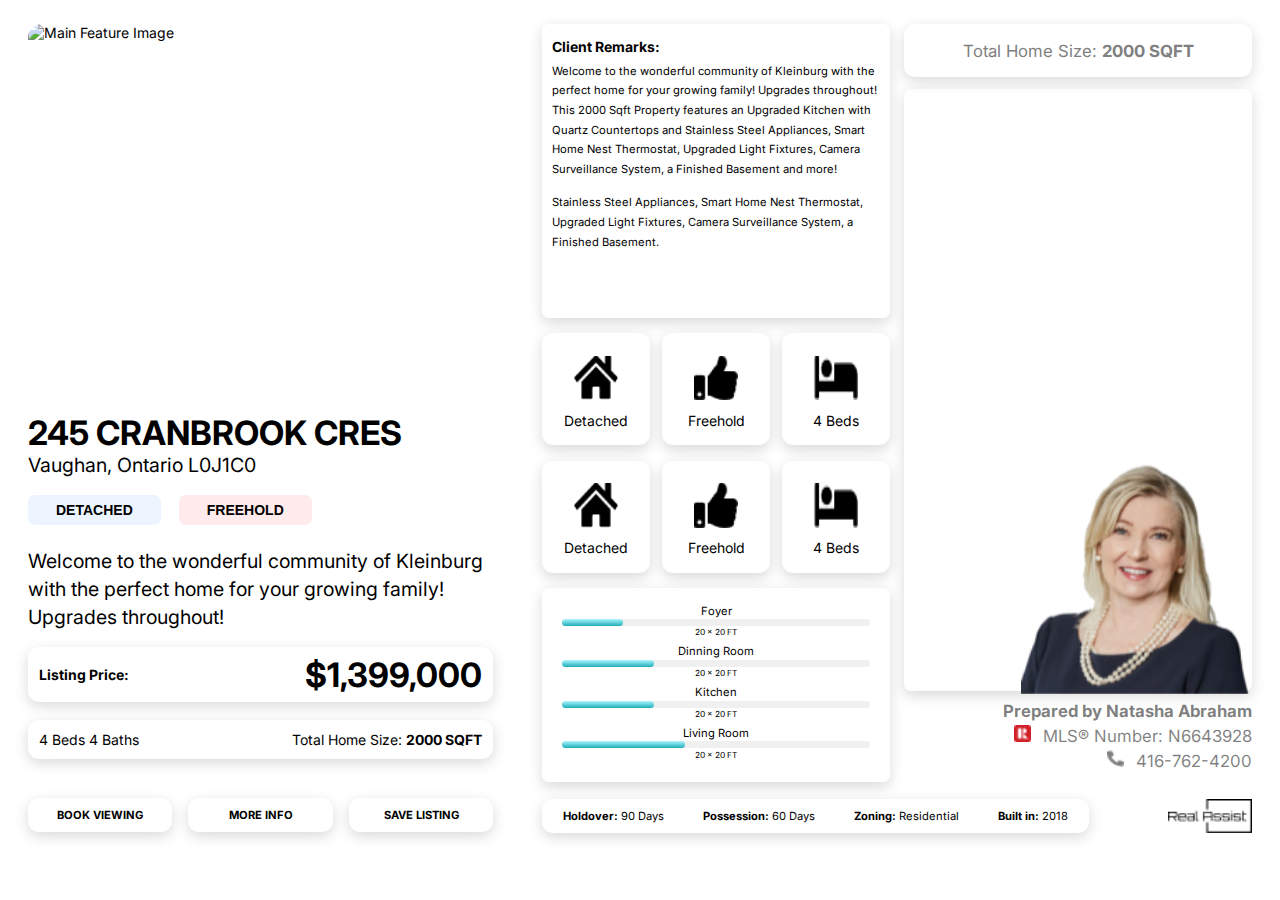
==== third.html @ 34f215f9 "Add files via upload" ====
<!DOCTYPE html>
<html lang="en-US">

<head>
    <!-- Meta Contents of the Site -->
    <meta charset="utf-8">
    <meta http-equiv="X-UA-Compatible" content="IE=edge">
    <meta name="title" content="real estate">
    <meta name="DC.title" lang="en" content="real estate">
    <meta name="description" content="Welcome to Real Estate Group">
    <meta name="keywords" content="real estate, house, rent house, real estate group, real estate">
    <meta name="author" content="K M Omite Hasan, kmomitehasan182@gmail.com">
    <meta name="designer" content="K M Omite Hasan, kmomitehasan182@gmail.com">
    <meta name="subject" content="real estate">
    <meta name="copyright" content="Bambi Coker">
    <meta name="language" content="ES">
    <meta name="robots" content="index,follow">
    <meta name="revised" content="Sunday, september 4th, 2023">
    <meta name="Classification" content="Business">
    <meta name="pagename" content="real estate">
    <meta name="viewport" content="width=device-width, initial-scale=1.0">

    <!-- Page Icon -->
    <link rel="canonical" href="index.html" />
    <link rel="shortcut icon" href="/" alt="real estate" />

    <!-- Main CSS File -->
    <link rel="stylesheet" type="text/css" href="vendors/css/third.css">


    <!-- FontAwesome CDN -->
    <script src="https://kit.fontawesome.com/92c9acb0ab.js" crossorigin="anonymous"></script>

    <!-- Title of The Site -->
    <title>Real Estate</title>

</head>

<body>

    <!--=== Left Section ===-->
    <section class="left-sect">

        <div class="image-sect">

            <img class="feature-image"
                src="https://abrown.cbdistinctive.com/assets/img/library/1280x683/Exterior/Exterior_1280x683_38.jpg"
                alt="Main Feature Image">

        </div>

        <div class="left-sect-heading">
            <h1>245 CRANBROOK CRES</h1>
            <p>Vaughan, Ontario L0J1C0</p>
        </div>

        <div class="left-sect-feature">
            <button class="left-sect-feature-btn">DETACHED</button>
            <button class="left-sect-feature-btn pink-bg">FREEHOLD</button>
        </div>

        <p class="left-sect-desc">
            Welcome to the wonderful community of Kleinburg with the perfect home for your growing family! Upgrades
            throughout!
        </p>

        <div class="left-sect-price">
            <span>Listing Price:</span>
            <p>$1,399,000</p>
        </div>

        <div class="left-sect-details">
            <p>4 Beds 4 Baths</p>
            <p>Total Home Size: <span>2000 SQFT</span></p>
        </div>

        <div class="left-sect-btn">
            <a href="#">BOOK VIEWING</a>
            <a href="#">MORE INFO</a>
            <a href="#">SAVE LISTING</a>
        </div>

    </section>



    <!--=== Right Section ===-->
    <section class="right-sect">

        <div class="right-sect-main">

            <div class="right-sect-left">
                <div class="right-sect-desc">
                    <b>Client Remarks:</b>
                    <p>
                        Welcome to the wonderful community of Kleinburg with the perfect home for your growing family!
                        Upgrades throughout! This
                        2000 Sqft Property features an Upgraded Kitchen with Quartz Countertops and Stainless Steel
                        Appliances, Smart Home Nest
                        Thermostat, Upgraded Light Fixtures, Camera Surveillance System, a Finished Basement and more!
                    </p>
                    <p>
                        Stainless Steel Appliances, Smart Home Nest Thermostat, Upgraded Light Fixtures, Camera
                        Surveillance
                        System, a Finished
                        Basement.
                    </p>
                </div>
                <div class="right-sect-specialty">
                    <div class="right-sect-specialty-card">
                        <img src="resources/img/home-icon.png" alt="Home Icon">
                        Detached
                    </div>
                    <div class="right-sect-specialty-card">
                        <img src="resources/img/like-icon.png" alt="Like Icon">
                        Freehold
                    </div>
                    <div class="right-sect-specialty-card">
                        <img src="resources/img/bed-icon.png" alt="Bed Icon">
                        4 Beds
                    </div>
                </div>
                <div class="right-sect-specialty">
                    <div class="right-sect-specialty-card">
                        <img src="resources/img/home-icon.png" alt="Home Icon">
                        Detached
                    </div>
                    <div class="right-sect-specialty-card">
                        <img src="resources/img/like-icon.png" alt="Like Icon">
                        Freehold
                    </div>
                    <div class="right-sect-specialty-card">
                        <img src="resources/img/bed-icon.png" alt="Bed Icon">
                        4 Beds
                    </div>
                </div>
                <div class="right-sect-feature-main">
                    <p class="content-feature-main-bars">
                        <span>Foyer</span>
                        <span class="content-feature-main-bar-1"></span>
                        <span>20 x 20 FT</span>
                    </p>
                    <p class="content-feature-main-bars">
                        <span>Dinning Room</span>
                        <span class="content-feature-main-bar-2"></span>
                        <span>20 x 20 FT</span>
                    </p>
                    <p class="content-feature-main-bars">
                        <span>Kitchen</span>
                        <span class="content-feature-main-bar-3"></span>
                        <span>20 x 20 FT</span>
                    </p>
                    <p class="content-feature-main-bars">
                        <span>Living Room</span>
                        <span class="content-feature-main-bar-4"></span>
                        <span>20 x 20 FT</span>
                    </p>
                </div>
            </div>

            <div class="right-sect-right">
                <div class="right-sect-heading">
                    <p>Total Home Size: <span>2000 SQFT</span></p>
                </div>
                <div class="right-sect-map">
                    <iframe
                        src="https://www.google.com/maps/embed?pb=!1m18!1m12!1m3!1d23022.096198289513!2d-79.64723848812724!3d43.840032054200705!2m3!1f0!2f0!3f0!3m2!1i1024!2i768!4f13.1!3m3!1m2!1s0x882b240b4dbb3275%3A0x7bcc5f4a636b8c66!2sKleinburg%2C%20Vaughan%2C%20ON%2C%20Canada!5e0!3m2!1sen!2sbd!4v1694785433631!5m2!1sen!2sbd"
                        allowfullscreen="" referrerpolicy="no-referrer-when-downgrade"></iframe>
                    <img class="person-image" src="resources/img/person-image.png" alt="Person Image">
                </div>
                <div class="right-sect-per-details">
                    <h3>Prepared by Natasha Abraham</h3>
                    <p><img src="resources/img/r-icon.png" alt="R Icon"> MLS® Number: N6643928</p>
                    <p><img src="resources/img/mobile-icon.png" alt="Mobile Icon"> 416-762-4200</p>
                </div>
            </div>

        </div>

        <div class="right-sect-footer">
            <div class="content-details">
                <h5>Holdover: <span>90 Days</span></h5>
                <h5>Possession: <span>60 Days</span></h5>
                <h5>Zoning: <span>Residential</span></h5>
                <h5>Built in: <span>2018</span></h5>
            </div>
            <div class="footer-logo">
                <img src="resources/img/footer-logo.png" alt="Logo">
            </div>
        </div>

    </section>






</body>

</html>
---- vendors/css/third.css ----
@import url("https://fonts.googleapis.com/css2?family=Inter:wght@100;200;300;400;500;600;700;800;900&display=swap");

*,
*::after,
*::before {
    margin: 0;
    padding: 0;
    box-sizing: border-box;
}

/* font-family: 'Inter', sans-serif; */

html {
    font-size: 10px;
    scroll-behavior: smooth;
}

body {
    font-family: "Inter", sans-serif;
    background: #ffffff;
    /* height: 100vh; */
    margin: 1.7rem 2rem;
    display: flex;
    flex-direction: row;
    align-items: flex-start;
    justify-content: space-between;
}

.left-sect {
    width: 38%;
}

.image-sect {
    width: 100%;
    height: 27.7rem;
    position: relative;
    padding: 0;
    overflow: hidden;
    display: flex;
    justify-content: center;
}

.image-sect::after {
    content: "";
    width: 100%;
    height: 40%;
    position: absolute;
    left: 0;
    bottom: 0;
    background: linear-gradient(to bottom, #ffffff00, #ffffff);
}

.feature-image {
    width: 100%;
    height: 110%;
    border-radius: 1rem;
    -webkit-border-radius: 1rem;
    -moz-border-radius: 1rem;
    -ms-border-radius: 1rem;
    -o-border-radius: 1rem;
    object-fit: cover;
}

.left-sect-heading {
    width: 100%;
    display: flex;
    flex-direction: column;
    align-items: flex-start;
    justify-content: space-between;
    padding: 0;
    margin-bottom: 1.3rem;
}

.left-sect-heading h1 {
    color: #000000;
    font-size: 2.4rem;
    font-style: normal;
    font-weight: 700;
    line-height: normal;
}

.left-sect-heading p {
    color: #000000;
    font-size: 1.4rem;
    font-style: normal;
    font-weight: 400;
    line-height: normal;
}

.left-sect-feature {
    width: 100%;
}

.left-sect-feature-btn {
    padding: 0.5rem 2rem;
    background: #EBF4FF;
    border-radius: 0.5rem;
    -webkit-border-radius: 0.5rem;
    -moz-border-radius: 0.5rem;
    -ms-border-radius: 0.5rem;
    -o-border-radius: 0.5rem;
    border: 0;
    outline: 0;
    transition: 0.3s;
    -webkit-transition: 0.3s;
    -moz-transition: 0.3s;
    -ms-transition: 0.3s;
    -o-transition: 0.3s;
    text-align: center;
    font-size: 1rem;
    font-style: normal;
    font-weight: 700;
    line-height: normal;
}

.left-sect-feature-btn:hover {
    background: #a2b0c2;
}

.pink-bg {
    background: #FFEBEB;
    margin-left: 1rem;
}

.pink-bg:hover {
    background: #cfb8b8;
}

.left-sect-desc {
    width: 100%;
    font-size: 1.4rem;
    color: #000000;
    font-weight: 400;
    margin: 1.6rem 0 1.1rem;
    line-height: 2rem;
    word-break: break-word;
    font-style: normal;
}

.left-sect-price {
    width: 100%;
    background: #ffffff;
    border-radius: 0.8rem;
    -webkit-border-radius: 0.8rem;
    -moz-border-radius: 0.8rem;
    -ms-border-radius: 0.8rem;
    -o-border-radius: 0.8rem;
    padding: 0.5rem 0.8rem;
    display: flex;
    flex-direction: row;
    align-items: center;
    justify-content: space-between;
    margin-bottom: 1.3rem;
    box-shadow: 0px 0.3rem 1rem 0px rgba(0, 0, 0, 0.15);
}

.left-sect-price span {
    font-size: 1rem;
    font-style: normal;
    font-weight: 700;
    line-height: normal;
    color: #000000;
}

.left-sect-price p {
    color: #000;
    font-size: 2.4rem;
    font-style: normal;
    font-weight: 700;
    line-height: normal;
}

.left-sect-details {
    width: 100%;
    background: #ffffff;
    border-radius: 0.8rem;
    -webkit-border-radius: 0.8rem;
    -moz-border-radius: 0.8rem;
    -ms-border-radius: 0.8rem;
    -o-border-radius: 0.8rem;
    padding: 0.8rem;
    display: flex;
    flex-direction: row;
    align-items: center;
    justify-content: space-between;
    margin-bottom: 1.3rem;
    box-shadow: 0px 0.3rem 1rem 0px rgba(0, 0, 0, 0.15);
    margin-bottom: 2.8rem;
}

.left-sect-details p {
    font-size: 1rem;
    font-weight: 400;
}

.left-sect-details p span {
    font-size: 1rem;
    font-weight: 700;
}

.left-sect-btn {
    width: 100%;
    display: flex;
    flex-direction: row;
    align-items: center;
    justify-content: space-between;
}

.left-sect-btn a {
    width: 31%;
    padding: 0.7rem 1rem;
    text-decoration: none;
    font-size: 0.8rem;
    color: #000000;
    background: #ffffff;
    box-shadow: 0px 0.3rem 1rem 0px rgba(0, 0, 0, 0.15);
    border-radius: 0.8rem;
    -webkit-border-radius: 0.8rem;
    -moz-border-radius: 0.8rem;
    -ms-border-radius: 0.8rem;
    -o-border-radius: 0.8rem;
    text-align: center;
    font-weight: 700;
    color: #000;
    text-align: center;
    font-style: normal;
    line-height: normal;
}

.right-sect {
    width: 58%;
}

.right-sect-main {
    width: 100%;
    display: flex;
    flex-direction: row;
    align-items: flex-start;
    justify-content: space-between;
}

.right-sect-left {
    width: 49%;
}

.right-sect-desc {
    width: 100%;
    height: 21rem;
    background: #FFF;
    box-shadow: 0px 0.3rem 1rem 0px rgba(0, 0, 0, 0.15);
    border-radius: 0.5rem;
    -webkit-border-radius: 0.5rem;
    -moz-border-radius: 0.5rem;
    -ms-border-radius: 0.5rem;
    -o-border-radius: 0.5rem;
    padding: 1rem 0.7rem 0.3rem;
}

.right-sect-desc b {
    display: block;
    margin-bottom: 0.5rem;
    font-size: 1rem;
    font-style: normal;
    font-weight: 700;
    line-height: normal;
}

.right-sect-desc p {
    margin-bottom: 1rem;
    font-size: 0.8rem;
    color: #000000;
    font-style: normal;
    font-weight: 400;
    line-height: 1.4rem;
}

.right-sect-specialty {
    width: 100%;
    display: flex;
    flex-direction: row;
    align-items: flex-start;
    justify-content: space-between;
    margin: 1.1rem 0;
}

.right-sect-specialty-card {
    width: 31%;
    display: flex;
    flex-direction: column;
    align-items: center;
    justify-content: center;
    background: #ffffff;
    box-shadow: 0px 0.3rem 1rem 0px rgba(0, 0, 0, 0.15);
    border-radius: 0.8rem;
    -webkit-border-radius: 0.8rem;
    -moz-border-radius: 0.8rem;
    -ms-border-radius: 0.8rem;
    -o-border-radius: 0.8rem;
    padding: 1.6rem 0.8rem 1.2rem;
    font-size: 1rem;
}

.right-sect-specialty-card img {
    width: 3.2rem;
    height: 3.2rem;
    margin-bottom: 0.8rem;
}

.right-sect-feature-main {
    width: 100%;
    padding: 1.1rem 1.4rem;
    background: #FFF;
    box-shadow: 0px 0.3rem 1rem 0px rgba(0, 0, 0, 0.15);
    border-radius: 0.5rem;
    -webkit-border-radius: 0.5rem;
    -moz-border-radius: 0.5rem;
    -ms-border-radius: 0.5rem;
    -o-border-radius: 0.5rem;
}

.content-feature-main-bars {
    width: 100%;
    font-size: 0.8rem;
    margin: 0 0 0.5rem;
    display: flex;
    flex-direction: column;
    align-items: center;
    justify-content: center;
    color: #000000;
    text-align: center;
    font-style: normal;
    font-weight: 400;
    line-height: normal;
}

.content-feature-main-bars span:last-child {
    font-size: 0.6rem;
}

.content-feature-main-bar-1,
.content-feature-main-bar-2,
.content-feature-main-bar-3,
.content-feature-main-bar-4 {
    width: 100%;
    height: 0.5rem;
    background: #f0f0f0;
    margin: 0.1rem 0;
    position: relative;
    border-radius: 0.8rem;
    -webkit-border-radius: 0.8rem;
    -moz-border-radius: 0.8rem;
    -ms-border-radius: 0.8rem;
    -o-border-radius: 0.8rem;
}

.content-feature-main-bar-1::after,
.content-feature-main-bar-2::after,
.content-feature-main-bar-3::after,
.content-feature-main-bar-4::after {
    content: "";
    height: 100%;
    position: absolute;
    top: 0;
    left: 0;
    background: linear-gradient(to bottom, #adf5ff, #1eadb6);
    border-radius: 1rem;
    -webkit-border-radius: 1rem;
    -moz-border-radius: 1rem;
    -ms-border-radius: 1rem;
    -o-border-radius: 1rem;
}

.content-feature-main-bar-1::after {
    width: 20%;
}

.content-feature-main-bar-2::after {
    width: 30%;
}

.content-feature-main-bar-3::after {
    width: 30%;
}

.content-feature-main-bar-4::after {
    width: 40%;
}

.right-sect-right {
    width: 49%;
}

.right-sect-heading {
    width: 100%;
    display: flex;
    align-items: center;
    justify-content: center;
    padding: 1.2rem 0.8rem;
    background: #ffffff;
    box-shadow: 0px 0.3rem 1rem 0px rgba(0, 0, 0, 0.15);
    border-radius: 0.8rem;
    -webkit-border-radius: 0.8rem;
    -moz-border-radius: 0.8rem;
    -ms-border-radius: 0.8rem;
    -o-border-radius: 0.8rem;
    margin-bottom: 0.8rem;
}

.right-sect-heading p {
    color: #808080;
    text-align: center;
    font-size: 1.2rem;
    font-style: normal;
    font-weight: 400;
    line-height: normal;
}

.right-sect-heading p span {
    font-weight: 700;
}

.right-sect-map {
    width: 100%;
    position: relative;
}

.right-sect-map iframe {
    width: 100%;
    height: 43rem;
    border: 0;
    box-shadow: 0px 0.3rem 1rem 0px rgba(0, 0, 0, 0.15);
    border-radius: 0.5rem;
    -webkit-border-radius: 0.5rem;
    -moz-border-radius: 0.5rem;
    -ms-border-radius: 0.5rem;
    -o-border-radius: 0.5rem;
}

.person-image {
    position: absolute;
    right: 0;
    bottom: 0;
    width: 16.5rem;
    height: 16.5rem;
    z-index: 1;
}

.right-sect-per-details {
    margin-top: 0.5rem;
}

.right-sect-per-details h3 {
    color: rgba(0, 0, 0, 0.5);
    text-align: right;
    font-size: 1.2rem;
    font-style: normal;
    font-weight: 700;
    line-height: normal;
    margin-bottom: 0.3rem;
}

.right-sect-per-details p {
    color: rgba(0, 0, 0, 0.5);
    text-align: right;
    font-size: 1.2rem;
    font-style: normal;
    font-weight: 400;
    line-height: normal;
    margin-bottom: 0.3rem;
}

.right-sect-per-details p img {
    width: 1.2rem;
    height: 1.2rem;
    margin-right: 0.5rem;
}

.right-sect-footer {
    width: 100%;
    display: flex;
    flex-direction: row;
    align-items: center;
    justify-content: space-between;
    margin-top: 1.1rem;
}

.content-details {
    width: 77%;
    padding: 0.7rem 1.5rem;
    background: #ffffff;
    box-shadow: 0px 0.3rem 1rem 0px rgba(0, 0, 0, 0.15);
    border-radius: 0.8rem;
    -webkit-border-radius: 0.8rem;
    -moz-border-radius: 0.8rem;
    -ms-border-radius: 0.8rem;
    -o-border-radius: 0.8rem;
    display: flex;
    flex-direction: row;
    align-items: center;
    justify-content: space-between;
}

.content-details h5 {
    color: #000000;
    font-size: 0.8rem;
    font-style: normal;
    font-weight: 700;
    line-height: normal;
}

.content-details h5 span {
    color: #000000;
    font-size: 0.8rem;
    font-style: normal;
    font-weight: 400;
    line-height: normal;
}

.footer-logo {
    width: 6rem;
    display: flex;
    justify-content: flex-end;
}

.footer-logo img {
    width: 100%;
}


@media only screen and (min-width: 1368px) {
    html {
        font-size: 15px;
    }
}

@media only screen and (min-width: 1201px) and (max-width: 1367px) {
    html {
        font-size: 14px;
    }

    .right-sect-footer {
        margin-top: 1.2rem;
    }
}

@media only screen and (min-width: 1081px) and (max-width: 1200px) {
    html {
        font-size: 13px;
    }
}

@media only screen and (min-width: 991px) and (max-width: 1080px) {
    html {
        font-size: 12px;
    }

    .right-sect-footer {
        margin-top: 1.2rem;
    }
}

@media only screen and (min-width: 901px) and (max-width: 990px) {
    html {
        font-size: 11px;
    }

    .right-sect-footer {
        margin-top: 1.05rem;
    }
}

@media only screen and (min-width: 768px) and (max-width: 900px) {
    html {
        font-size: 10px;
    }
}

@media only screen and (max-width: 767px) {
    html {
        font-size: 12px;
    }

    body {
        display: flex;
        flex-direction: column;
    }

    .left-sect {
        width: 100%;
        margin-bottom: 4rem;
    }

    .right-sect {
        width: 100%;
    }
}

@media only screen and (min-width: 521px) and (max-width: 600px) {
    html {
        font-size: 10px;
    }
}

@media only screen and (min-width: 431px) and (max-width: 520px) {
    html {
        font-size: 8px;
    }
}

@media only screen and (min-width: 360px) and (max-width: 430px) {
    html {
        font-size: 7px;
    }
}

@media only screen and (max-width: 360px) {
    html {
        font-size: 6px;
    }
}
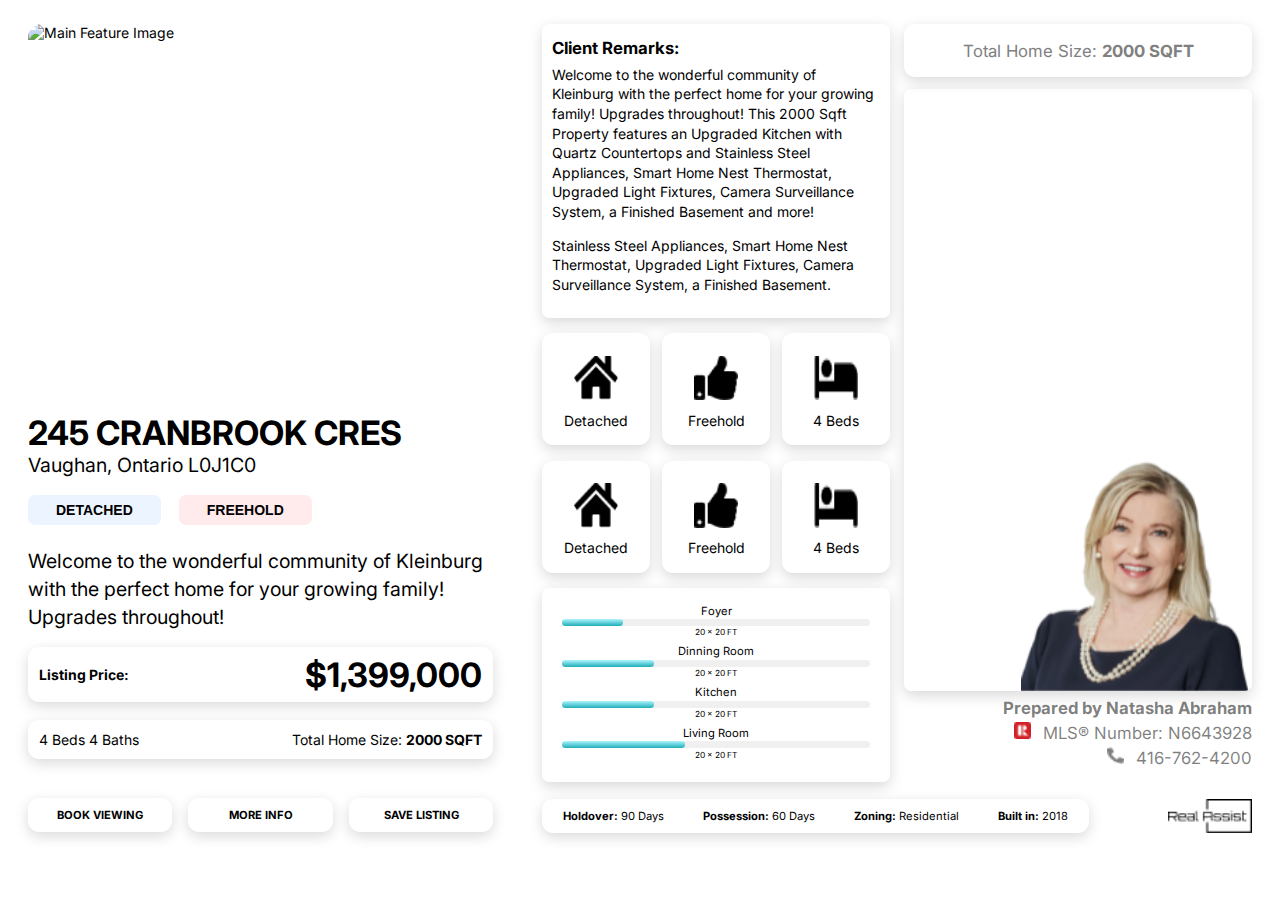
==== commit 77f264ac: "Add files via upload" ====
--- a/third.html
+++ b/third.html
@@ -165,7 +165,7 @@
                 <div class="right-sect-map">
                     <iframe
                         src="https://www.google.com/maps/embed?pb=!1m18!1m12!1m3!1d23022.096198289513!2d-79.64723848812724!3d43.840032054200705!2m3!1f0!2f0!3f0!3m2!1i1024!2i768!4f13.1!3m3!1m2!1s0x882b240b4dbb3275%3A0x7bcc5f4a636b8c66!2sKleinburg%2C%20Vaughan%2C%20ON%2C%20Canada!5e0!3m2!1sen!2sbd!4v1694785433631!5m2!1sen!2sbd"
-                        allowfullscreen="" referrerpolicy="no-referrer-when-downgrade"></iframe>
+                        disableDefaultUI referrerpolicy="no-referrer-when-downgrade"></iframe>
                     <img class="person-image" src="resources/img/person-image.png" alt="Person Image">
                 </div>
                 <div class="right-sect-per-details">
@@ -191,11 +191,6 @@
 
     </section>
 
-
-
-
-
-
 </body>
 
 </html>--- a/vendors/css/third.css
+++ b/vendors/css/third.css
@@ -422,18 +422,24 @@
 .right-sect-map {
     width: 100%;
     position: relative;
-}
-
-.right-sect-map iframe {
-    width: 100%;
+    overflow: hidden;
     height: 43rem;
-    border: 0;
     box-shadow: 0px 0.3rem 1rem 0px rgba(0, 0, 0, 0.15);
     border-radius: 0.5rem;
     -webkit-border-radius: 0.5rem;
     -moz-border-radius: 0.5rem;
     -ms-border-radius: 0.5rem;
     -o-border-radius: 0.5rem;
+}
+
+.right-sect-map iframe {
+    width: 200%;
+    height: 150%;
+    position: absolute;
+    bottom: -25%;
+    left: -50%;
+    border: 0;
+
 }
 
 .person-image {
@@ -531,6 +537,14 @@
     html {
         font-size: 15px;
     }
+
+    .right-sect-desc b {
+        font-size: 1.3rem;
+    }
+
+    .right-sect-desc p {
+        font-size: 1.1rem;
+    }
 }
 
 @media only screen and (min-width: 1201px) and (max-width: 1367px) {
@@ -541,11 +555,27 @@
     .right-sect-footer {
         margin-top: 1.2rem;
     }
+
+    .right-sect-desc b {
+        font-size: 1.2rem;
+    }
+
+    .right-sect-desc p {
+        font-size: 1rem;
+    }
 }
 
 @media only screen and (min-width: 1081px) and (max-width: 1200px) {
     html {
         font-size: 13px;
+    }
+
+    .right-sect-desc b {
+        font-size: 1.1rem;
+    }
+
+    .right-sect-desc p {
+        font-size: 0.9rem;
     }
 }
 
@@ -557,6 +587,14 @@
     .right-sect-footer {
         margin-top: 1.2rem;
     }
+
+    .right-sect-desc b {
+        font-size: 1.1rem;
+    }
+
+    .right-sect-desc p {
+        font-size: 0.9rem;
+    }
 }
 
 @media only screen and (min-width: 901px) and (max-width: 990px) {
@@ -567,11 +605,28 @@
     .right-sect-footer {
         margin-top: 1.05rem;
     }
+
+    .right-sect-desc b {
+        font-size: 1.1rem;
+    }
+
+    .right-sect-desc p {
+        font-size: 0.9rem;
+    }
 }
 
 @media only screen and (min-width: 768px) and (max-width: 900px) {
     html {
         font-size: 10px;
+    }
+
+    .right-sect-desc b {
+        font-size: 1.1rem;
+    }
+
+    .right-sect-desc p {
+        font-size: 0.9rem;
+        line-height: 1.3rem;
     }
 }
 
